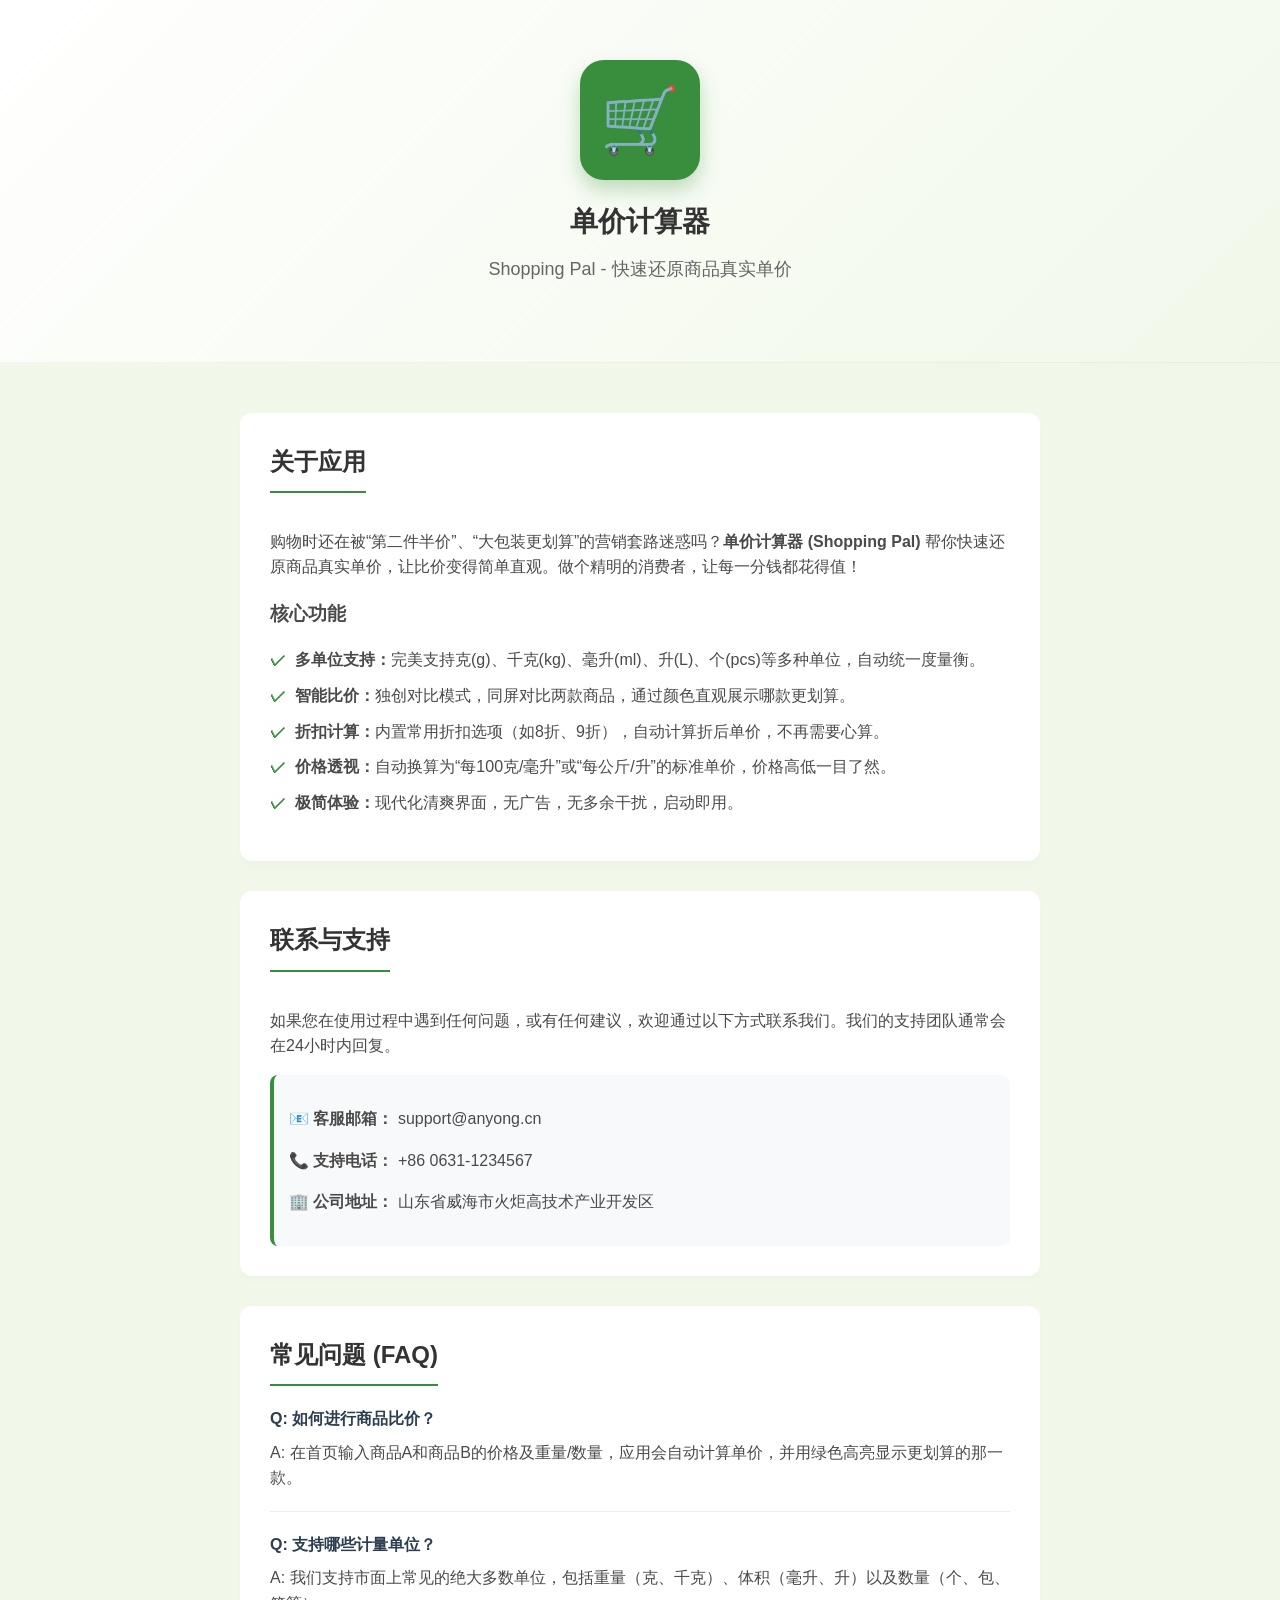
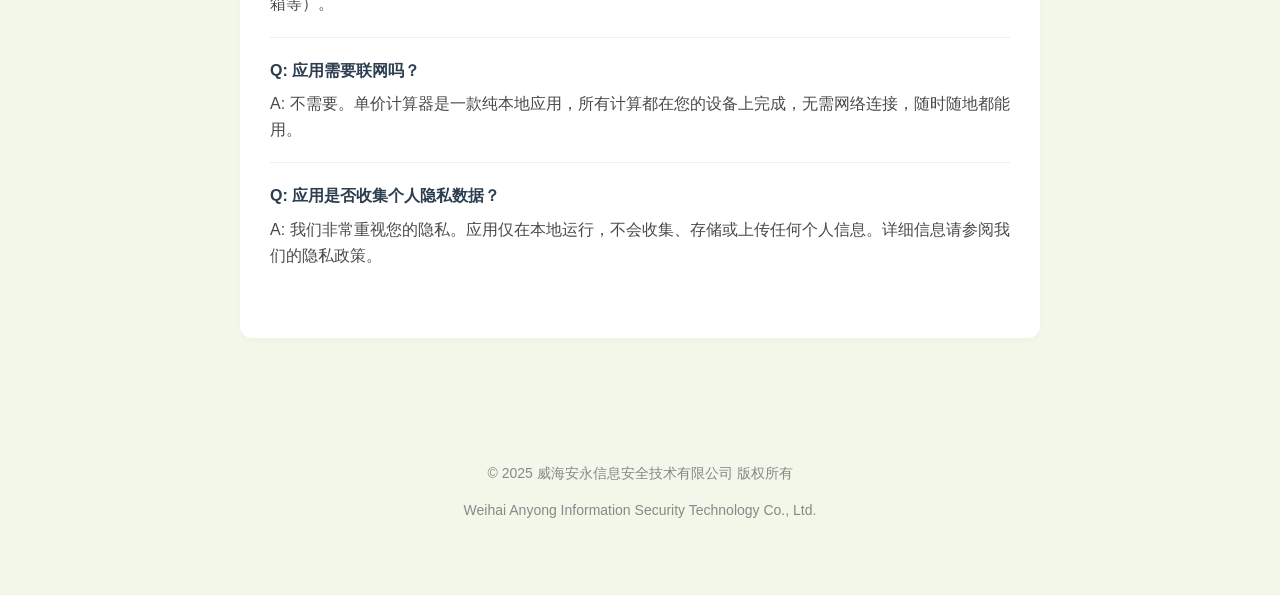
==== website/calc/index.html @ 400bf84b "feat: add calc index&policy" ====
<!DOCTYPE html>
<html lang="zh-CN">

<head>
    <meta charset="UTF-8">
    <meta name="viewport" content="width=device-width, initial-scale=1.0">
    <meta name="description" content="单价计算器 (Shopping Pal) - 购物比价神器 - 官方支持页面。提供应用介绍、使用帮助、常见问题解答及联系方式。">
    <meta name="keywords" content="单价计算器, Shopping Pal, 比价, 购物, 折扣计算, 超市, 省钱, iOS应用, 支持">
    <title>单价计算器 - 应用支持</title>
    <style>
        :root {
            --primary-color: #388E3C;
            /* Shopping Green */
            --secondary-color: #C8E6C9;
            /* Light Green */
            --text-color: #4A4A4A;
            --bg-color: #F1F8E9;
            --white: #ffffff;
        }

        body {
            font-family: -apple-system, BlinkMacSystemFont, "Segoe UI", Roboto, Helvetica, Arial, sans-serif;
            line-height: 1.6;
            color: var(--text-color);
            background-color: var(--bg-color);
            margin: 0;
            padding: 0;
        }

        .container {
            max-width: 800px;
            margin: 0 auto;
            padding: 20px;
        }

        header {
            text-align: center;
            padding: 40px 0;
            background: linear-gradient(135deg, #fff 0%, #f1f8e9 100%);
            border-bottom: 1px solid rgba(0, 0, 0, 0.05);
        }

        .app-icon {
            width: 120px;
            height: 120px;
            background-color: var(--primary-color);
            border-radius: 24px;
            margin: 0 auto 20px;
            display: flex;
            align-items: center;
            justify-content: center;
            color: white;
            font-size: 64px;
            box-shadow: 0 10px 20px rgba(56, 142, 60, 0.3);
        }

        h1 {
            margin: 0;
            font-size: 28px;
            color: #333;
        }

        .subtitle {
            color: #666;
            margin-top: 10px;
            font-size: 18px;
        }

        section {
            background: var(--white);
            border-radius: 12px;
            padding: 30px;
            margin: 30px 0;
            box-shadow: 0 4px 6px rgba(0, 0, 0, 0.02);
        }

        h2 {
            color: #333;
            border-bottom: 2px solid var(--primary-color);
            padding-bottom: 10px;
            margin-top: 0;
            display: inline-block;
        }

        .feature-list {
            list-style: none;
            padding: 0;
        }
        
        .feature-list li {
            margin-bottom: 10px;
            padding-left: 25px;
            position: relative;
        }
        
        .feature-list li:before {
            content: "✓";
            color: var(--primary-color);
            position: absolute;
            left: 0;
            font-weight: bold;
        }

        .contact-info {
            background-color: #f8f9fa;
            padding: 15px;
            border-radius: 8px;
            border-left: 4px solid var(--primary-color);
        }

        .faq-item {
            margin-bottom: 20px;
            border-bottom: 1px solid #eee;
            padding-bottom: 20px;
        }

        .faq-item:last-child {
            border-bottom: none;
        }

        .question {
            font-weight: bold;
            color: #2c3e50;
            margin-bottom: 8px;
        }

        footer {
            text-align: center;
            padding: 40px 0;
            color: #888;
            font-size: 14px;
        }

        @media (max-width: 600px) {
            .container {
                padding: 15px;
            }

            section {
                padding: 20px;
            }
        }
    </style>
</head>

<body>

    <header>
        <div class="container">
            <div class="app-icon">
                <span>🛒</span>
            </div>
            <h1>单价计算器</h1>
            <p class="subtitle">Shopping Pal - 快速还原商品真实单价</p>
        </div>
    </header>

    <div class="container">
        <section id="about">
            <h2>关于应用</h2>
            <p>购物时还在被“第二件半价”、“大包装更划算”的营销套路迷惑吗？<strong>单价计算器 (Shopping Pal)</strong> 帮你快速还原商品真实单价，让比价变得简单直观。做个精明的消费者，让每一分钱都花得值！</p>
            
            <h3>核心功能</h3>
            <ul class="feature-list">
                <li><strong>多单位支持：</strong>完美支持克(g)、千克(kg)、毫升(ml)、升(L)、个(pcs)等多种单位，自动统一度量衡。</li>
                <li><strong>智能比价：</strong>独创对比模式，同屏对比两款商品，通过颜色直观展示哪款更划算。</li>
                <li><strong>折扣计算：</strong>内置常用折扣选项（如8折、9折），自动计算折后单价，不再需要心算。</li>
                <li><strong>价格透视：</strong>自动换算为“每100克/毫升”或“每公斤/升”的标准单价，价格高低一目了然。</li>
                <li><strong>极简体验：</strong>现代化清爽界面，无广告，无多余干扰，启动即用。</li>
            </ul>
        </section>

        <section id="contact">
            <h2>联系与支持</h2>
            <p>如果您在使用过程中遇到任何问题，或有任何建议，欢迎通过以下方式联系我们。我们的支持团队通常会在24小时内回复。</p>
            <div class="contact-info">
                <p><strong>📧 客服邮箱：</strong> support@anyong.cn</p>
                <p><strong>📞 支持电话：</strong> +86 0631-1234567</p>
                <p><strong>🏢 公司地址：</strong> 山东省威海市火炬高技术产业开发区</p>
            </div>
        </section>

        <section id="faq">
            <h2>常见问题 (FAQ)</h2>

            <div class="faq-item">
                <div class="question">Q: 如何进行商品比价？</div>
                <div class="answer">A: 在首页输入商品A和商品B的价格及重量/数量，应用会自动计算单价，并用绿色高亮显示更划算的那一款。</div>
            </div>

            <div class="faq-item">
                <div class="question">Q: 支持哪些计量单位？</div>
                <div class="answer">A: 我们支持市面上常见的绝大多数单位，包括重量（克、千克）、体积（毫升、升）以及数量（个、包、箱等）。</div>
            </div>

            <div class="faq-item">
                <div class="question">Q: 应用需要联网吗？</div>
                <div class="answer">A: 不需要。单价计算器是一款纯本地应用，所有计算都在您的设备上完成，无需网络连接，随时随地都能用。</div>
            </div>

            <div class="faq-item">
                <div class="question">Q: 应用是否收集个人隐私数据？</div>
                <div class="answer">A: 我们非常重视您的隐私。应用仅在本地运行，不会收集、存储或上传任何个人信息。详细信息请参阅我们的隐私政策。</div>
            </div>
        </section>
    </div>

    <footer>
        <div class="container">
            <p>&copy; 2025 威海安永信息安全技术有限公司 版权所有</p>
            <p>Weihai Anyong Information Security Technology Co., Ltd.</p>
        </div>
    </footer>

</body>

</html>
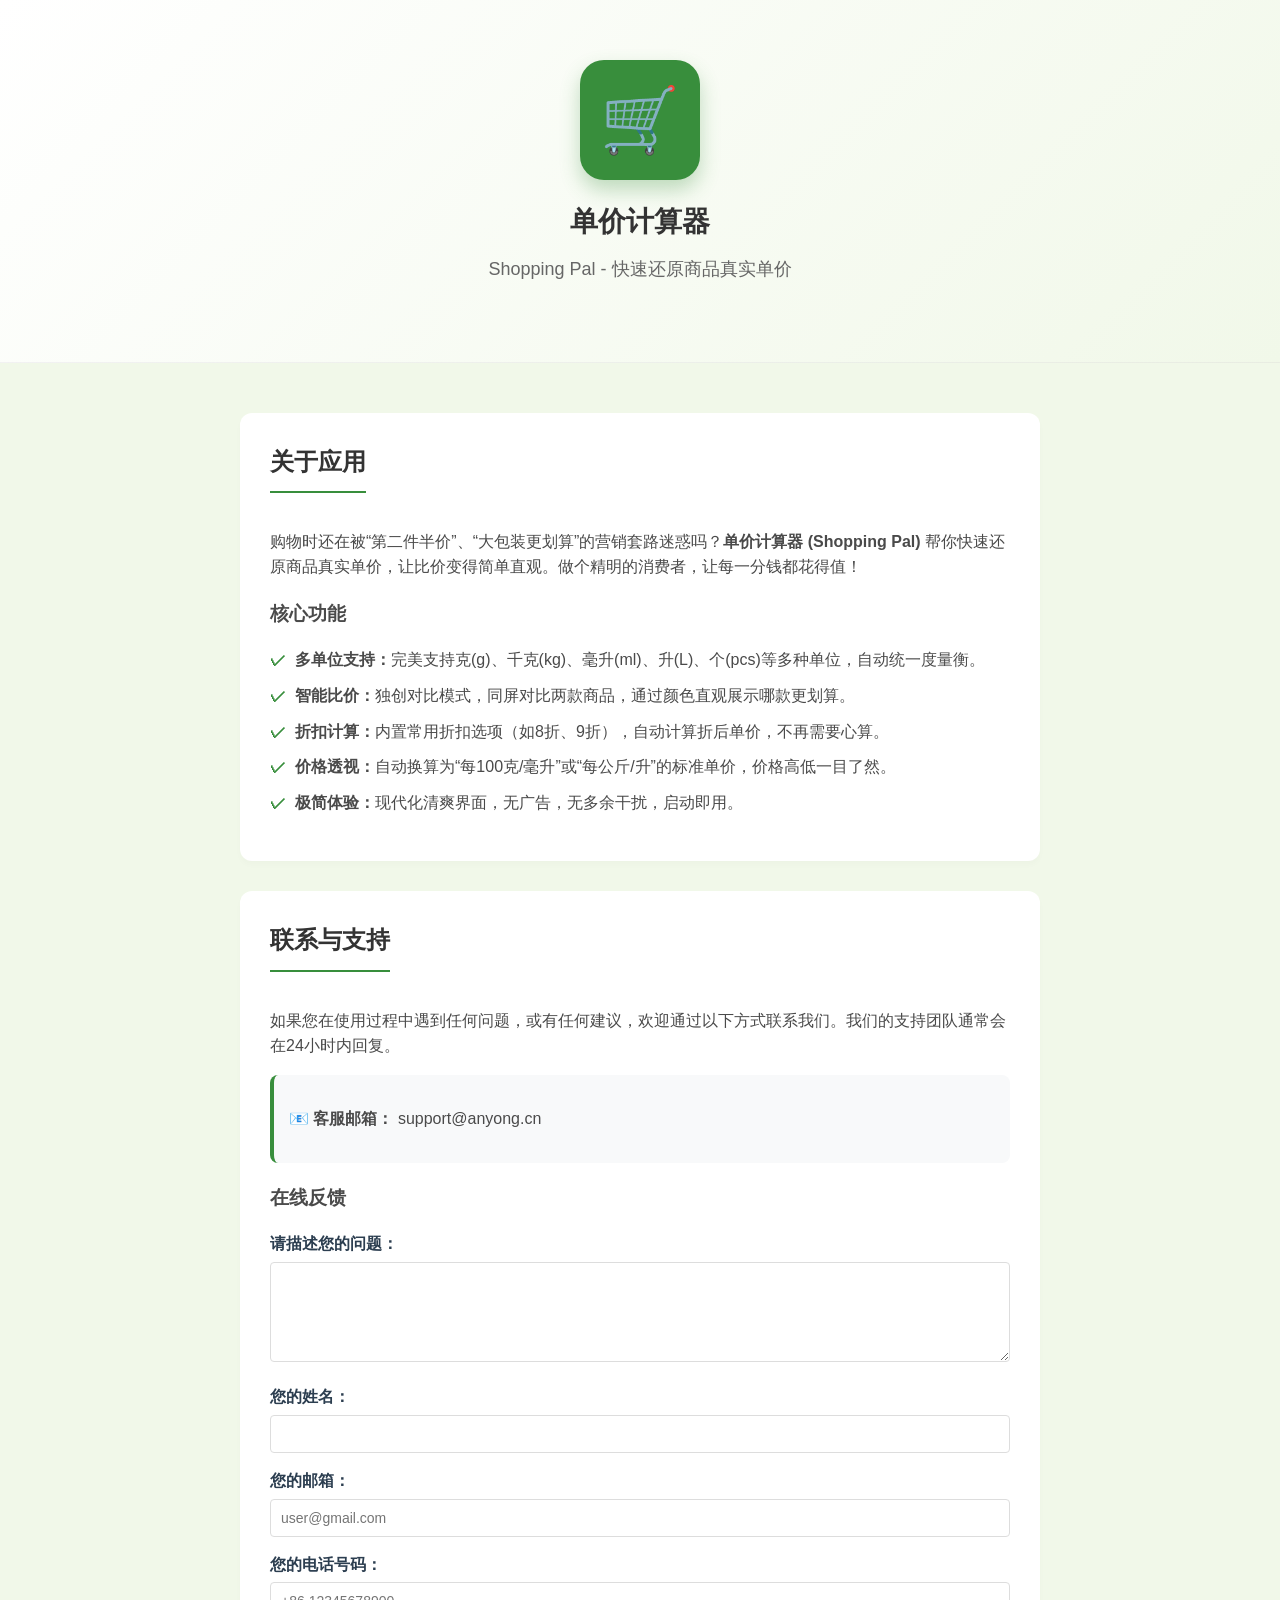
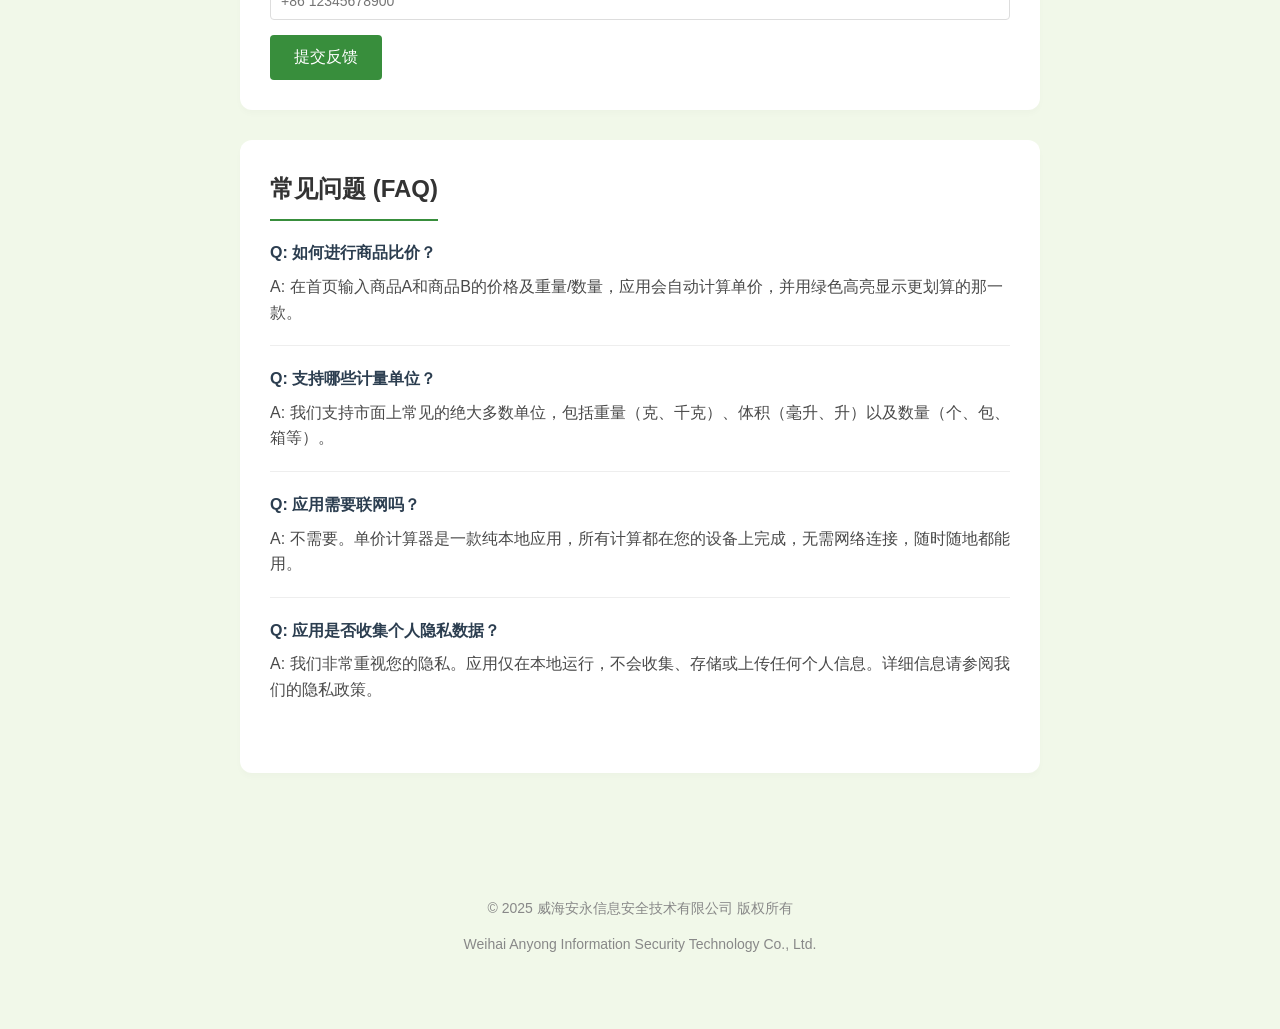
==== commit df0bfd1c: "fix" ====
--- a/website/calc/index.html
+++ b/website/calc/index.html
@@ -108,6 +108,52 @@
             border-left: 4px solid var(--primary-color);
         }
 
+        .feedback-form {
+            margin-top: 20px;
+        }
+
+        .form-group {
+            margin-bottom: 15px;
+        }
+
+        .form-group label {
+            display: block;
+            margin-bottom: 5px;
+            font-weight: bold;
+            color: #2c3e50;
+        }
+
+        .form-group input,
+        .form-group textarea {
+            width: 100%;
+            padding: 10px;
+            border: 1px solid #ddd;
+            border-radius: 4px;
+            box-sizing: border-box;
+            font-size: 14px;
+        }
+
+        .form-group textarea {
+            height: 100px;
+            resize: vertical;
+        }
+
+
+        .submit-btn {
+            background-color: var(--primary-color);
+            color: white;
+            border: none;
+            padding: 12px 24px;
+            border-radius: 4px;
+            font-size: 16px;
+            cursor: pointer;
+            transition: background-color 0.2s;
+        }
+
+        .submit-btn:hover {
+            opacity: 0.9;
+        }
+
         .faq-item {
             margin-bottom: 20px;
             border-bottom: 1px solid #eee;
@@ -175,8 +221,39 @@
             <p>如果您在使用过程中遇到任何问题，或有任何建议，欢迎通过以下方式联系我们。我们的支持团队通常会在24小时内回复。</p>
             <div class="contact-info">
                 <p><strong>📧 客服邮箱：</strong> support@anyong.cn</p>
-                <p><strong>📞 支持电话：</strong> +86 0631-1234567</p>
-                <p><strong>🏢 公司地址：</strong> 山东省威海市火炬高技术产业开发区</p>
+            </div>
+
+            <div class="feedback-form">
+                <h3>在线反馈</h3>
+                <form id="feedbackForm" action="mailto:support@anyong.cn" method="post" enctype="text/plain">
+                    <div class="form-group">
+                        <label for="problem">请描述您的问题：</label>
+                        <textarea id="problem" name="problem" required></textarea>
+                    </div>
+                    <div class="form-group">
+                        <label for="name">您的姓名：</label>
+                        <input type="text" id="name" name="name">
+                    </div>
+                    <div class="form-group">
+                        <label for="email">您的邮箱：</label>
+                        <input type="email" id="email" name="email" placeholder="user@gmail.com" required>
+                    </div>
+                    <div class="form-group">
+                        <label for="phone">您的电话号码：</label>
+                        <input type="tel" id="phone" name="phone" placeholder="+86 12345678900">
+                    </div>
+
+                    <button type="submit" class="submit-btn">提交反馈</button>
+                </form>
+                
+                <script>
+                    document.getElementById('feedbackForm').addEventListener('submit', function(e) {
+                        setTimeout(function() {
+                            alert('反馈成功！感谢您的意见。');
+                            document.getElementById('feedbackForm').reset();
+                        }, 500);
+                    });
+                </script>
             </div>
         </section>
 
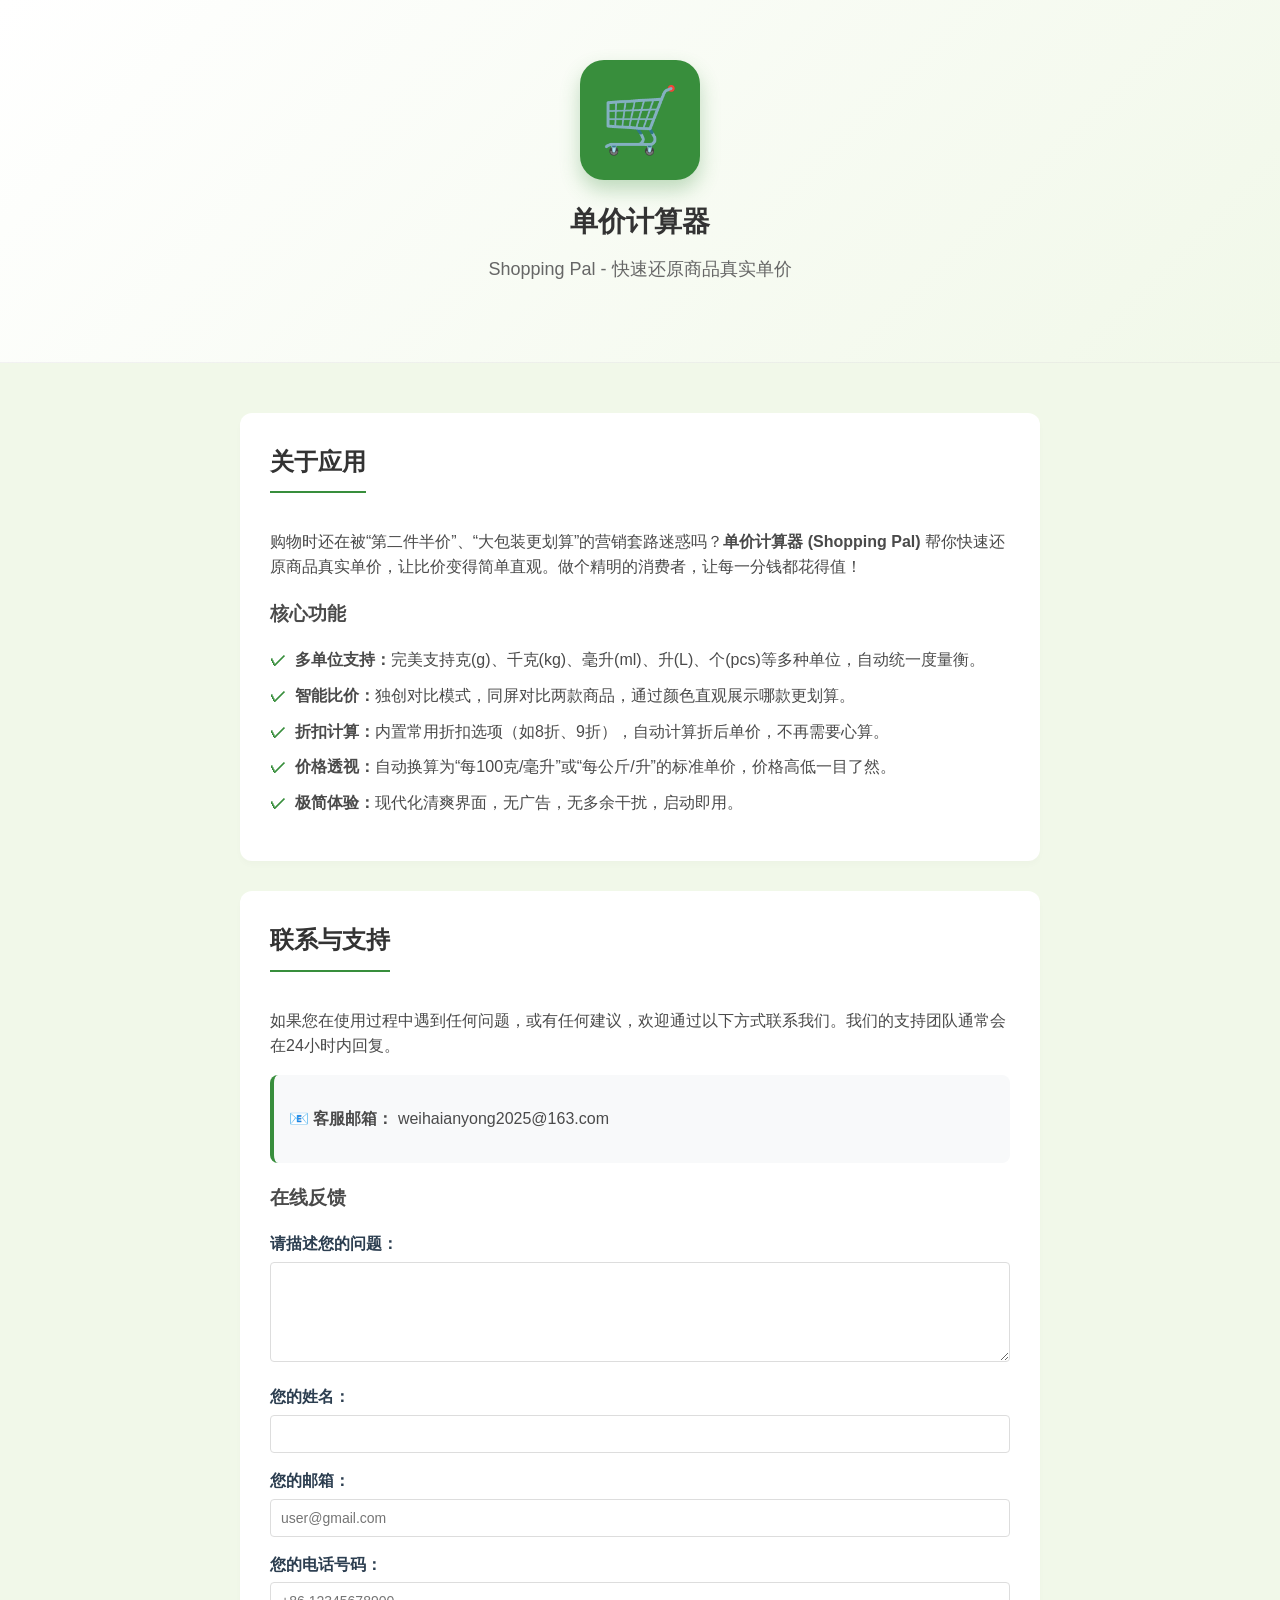
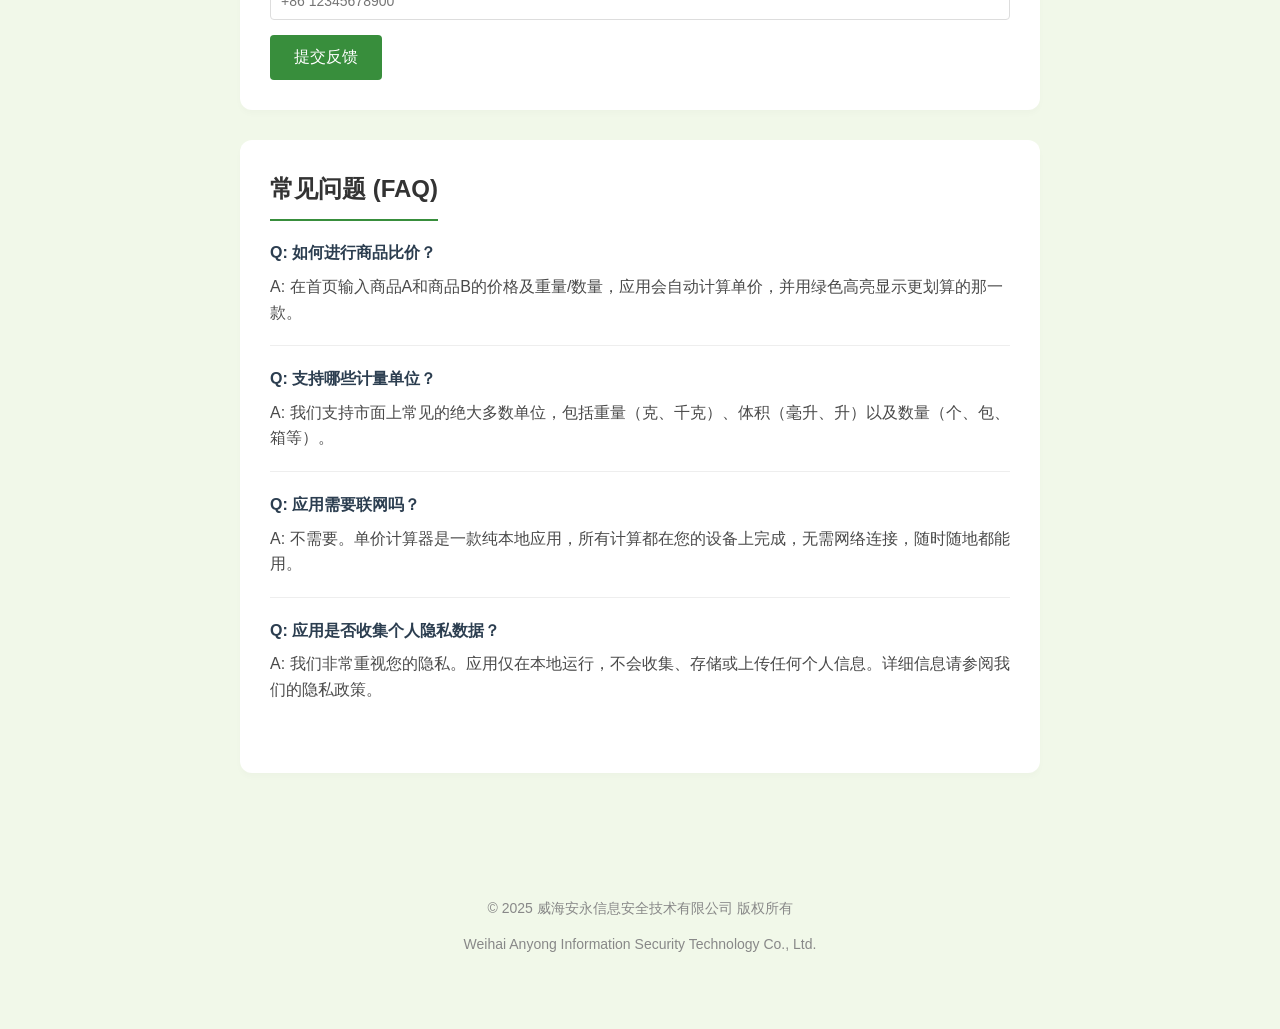
==== commit 2be75981: "fix" ====
--- a/website/calc/index.html
+++ b/website/calc/index.html
@@ -220,12 +220,12 @@
             <h2>联系与支持</h2>
             <p>如果您在使用过程中遇到任何问题，或有任何建议，欢迎通过以下方式联系我们。我们的支持团队通常会在24小时内回复。</p>
             <div class="contact-info">
-                <p><strong>📧 客服邮箱：</strong> support@anyong.cn</p>
+                <p><strong>📧 客服邮箱：</strong> weihaianyong2025@163.com</p>
             </div>
 
             <div class="feedback-form">
                 <h3>在线反馈</h3>
-                <form id="feedbackForm" action="mailto:support@anyong.cn" method="post" enctype="text/plain">
+                <form id="feedbackForm" action="mailto:weihaianyong2025@163.com" method="post" enctype="text/plain">
                     <div class="form-group">
                         <label for="problem">请描述您的问题：</label>
                         <textarea id="problem" name="problem" required></textarea>
